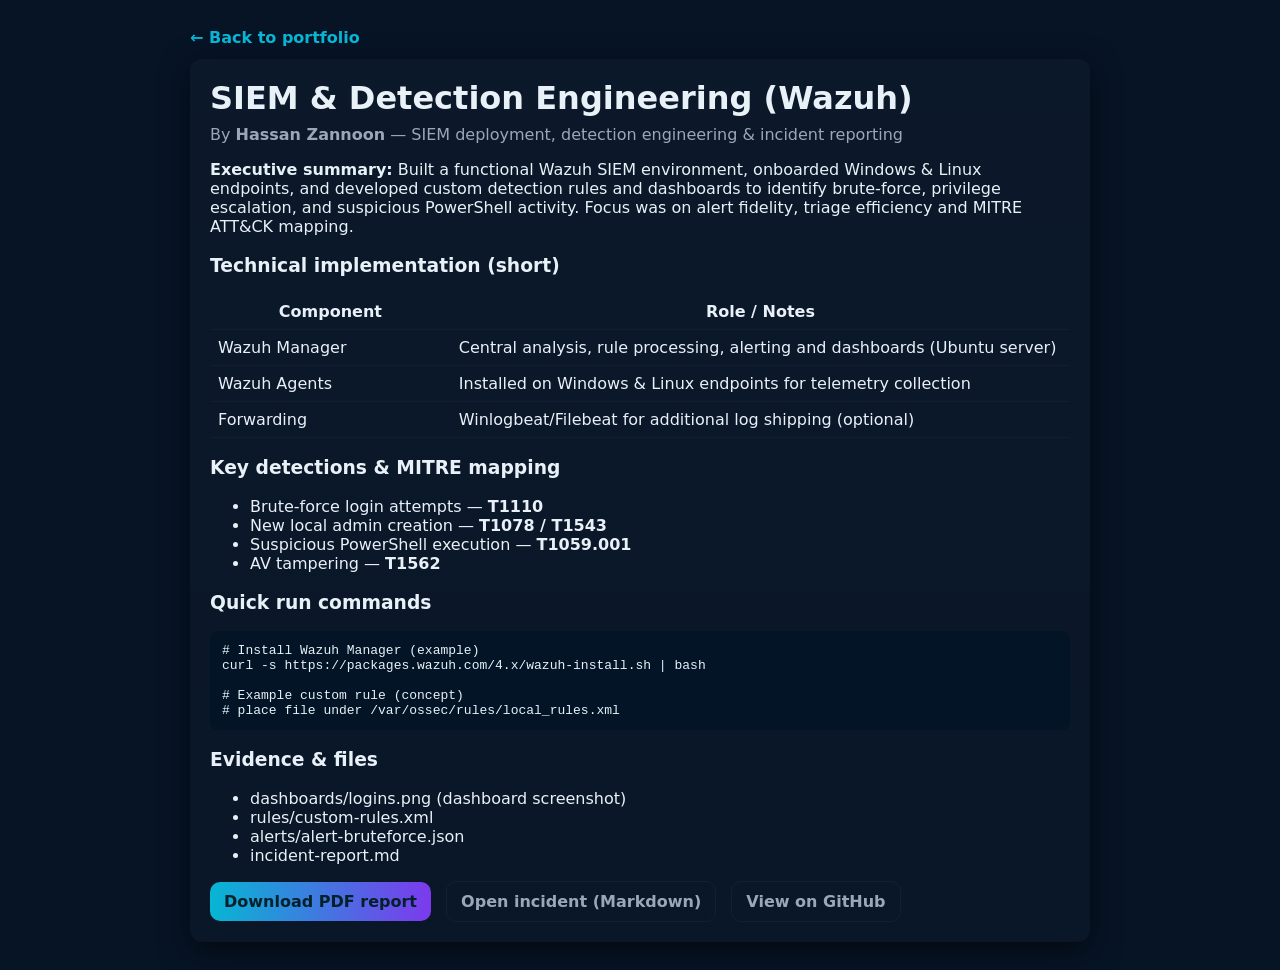
==== projects/siem-usecase/index.html @ 028e0b4b "Create index.html" ====
<!doctype html>
<html lang="en">
<head>
<meta charset="utf-8"/>
<meta name="viewport" content="width=device-width,initial-scale=1"/>
<title>SIEM Use Case — Hassan Zannoon</title>
<meta name="description" content="SIEM Use Case (Wazuh) — detection engineering, dashboards, incident report."/>
<style>
  :root{--bg:#071426;--panel:#0b1220;--accent:#06b6d4;--muted:#9aa8b6;--radius:12px;--maxw:900px}
  *{box-sizing:border-box}
  body{margin:0;font-family:system-ui,-apple-system,Segoe UI,Roboto,Arial;background:var(--bg);color:#e8f1f7;padding:28px}
  .wrap{max-width:var(--maxw);margin:auto}
  .panel{background:linear-gradient(180deg, rgba(255,255,255,0.02), rgba(255,255,255,0.01));padding:20px;border-radius:var(--radius);box-shadow:0 8px 30px rgba(0,0,0,0.6)}
  h1{margin:0 0 8px 0}
  .meta{color:var(--muted);margin-bottom:12px}
  a.btn{display:inline-block;margin-right:10px;padding:10px 14px;border-radius:10px;text-decoration:none;font-weight:700}
  .btn-primary{background:linear-gradient(90deg,var(--accent),#7c3aed);color:#02212a}
  .btn-ghost{background:transparent;color:var(--muted);border:1px solid rgba(255,255,255,0.04)}
  pre{background:#021426;padding:12px;border-radius:8px;overflow:auto}
  table{width:100%;border-collapse:collapse;margin:12px 0}
  td,th{padding:8px;border-bottom:1px solid rgba(255,255,255,0.03);vertical-align:top}
  .tags{display:flex;gap:8px;flex-wrap:wrap;margin-top:8px}
  .tag{background:rgba(255,255,255,0.03);padding:6px 9px;border-radius:999px;color:var(--muted);font-size:13px}
  .back{display:inline-block;margin-bottom:12px;color:var(--accent);text-decoration:none}
</style>
</head>
<body>
  <div class="wrap">
    <a class="back" href="/"><strong>← Back to portfolio</strong></a>
    <div class="panel">
      <h1>SIEM & Detection Engineering (Wazuh)</h1>
      <div class="meta">By <strong>Hassan Zannoon</strong> — SIEM deployment, detection engineering & incident reporting</div>

      <p><strong>Executive summary:</strong> Built a functional Wazuh SIEM environment, onboarded Windows & Linux endpoints, and developed custom detection rules and dashboards to identify brute-force, privilege escalation, and suspicious PowerShell activity. Focus was on alert fidelity, triage efficiency and MITRE ATT&CK mapping.</p>

      <h3>Technical implementation (short)</h3>
      <table>
        <tr><th style="width:28%">Component</th><th>Role / Notes</th></tr>
        <tr><td>Wazuh Manager</td><td>Central analysis, rule processing, alerting and dashboards (Ubuntu server)</td></tr>
        <tr><td>Wazuh Agents</td><td>Installed on Windows & Linux endpoints for telemetry collection</td></tr>
        <tr><td>Forwarding</td><td>Winlogbeat/Filebeat for additional log shipping (optional)</td></tr>
      </table>

      <h3>Key detections & MITRE mapping</h3>
      <ul>
        <li>Brute-force login attempts — <strong>T1110</strong></li>
        <li>New local admin creation — <strong>T1078 / T1543</strong></li>
        <li>Suspicious PowerShell execution — <strong>T1059.001</strong></li>
        <li>AV tampering — <strong>T1562</strong></li>
      </ul>

      <h3>Quick run commands</h3>
      <pre><code># Install Wazuh Manager (example)
curl -s https://packages.wazuh.com/4.x/wazuh-install.sh | bash

# Example custom rule (concept)
# place file under /var/ossec/rules/local_rules.xml
</code></pre>

      <h3>Evidence & files</h3>
      <ul>
        <li>dashboards/logins.png (dashboard screenshot)</li>
        <li>rules/custom-rules.xml</li>
        <li>alerts/alert-bruteforce.json</li>
        <li>incident-report.md</li>
      </ul>

      <div style="margin-top:14px">
        <!-- PDF report (SIEM) -->
        <a class="btn btn-primary" href="/projects/siem-usecase/siem-report.pdf" target="_blank" rel="noopener">Download PDF report</a>

        <!-- Markdown incident (GitHub view) -->
        <a class="btn btn-ghost" href="/projects/siem-usecase/incident-report.md" target="_blank" rel="noopener">Open incident (Markdown)</a>

        <!-- GitHub repo view -->
        <a class="btn btn-ghost" href="https://github.com/hassanzannoon-sudo/hassanzannoon.github.io/tree/main/projects/siem-usecase" target="_blank" rel="noopener">View on GitHub</a>
      </div>
    </div>
  </div>
</body>
</html>
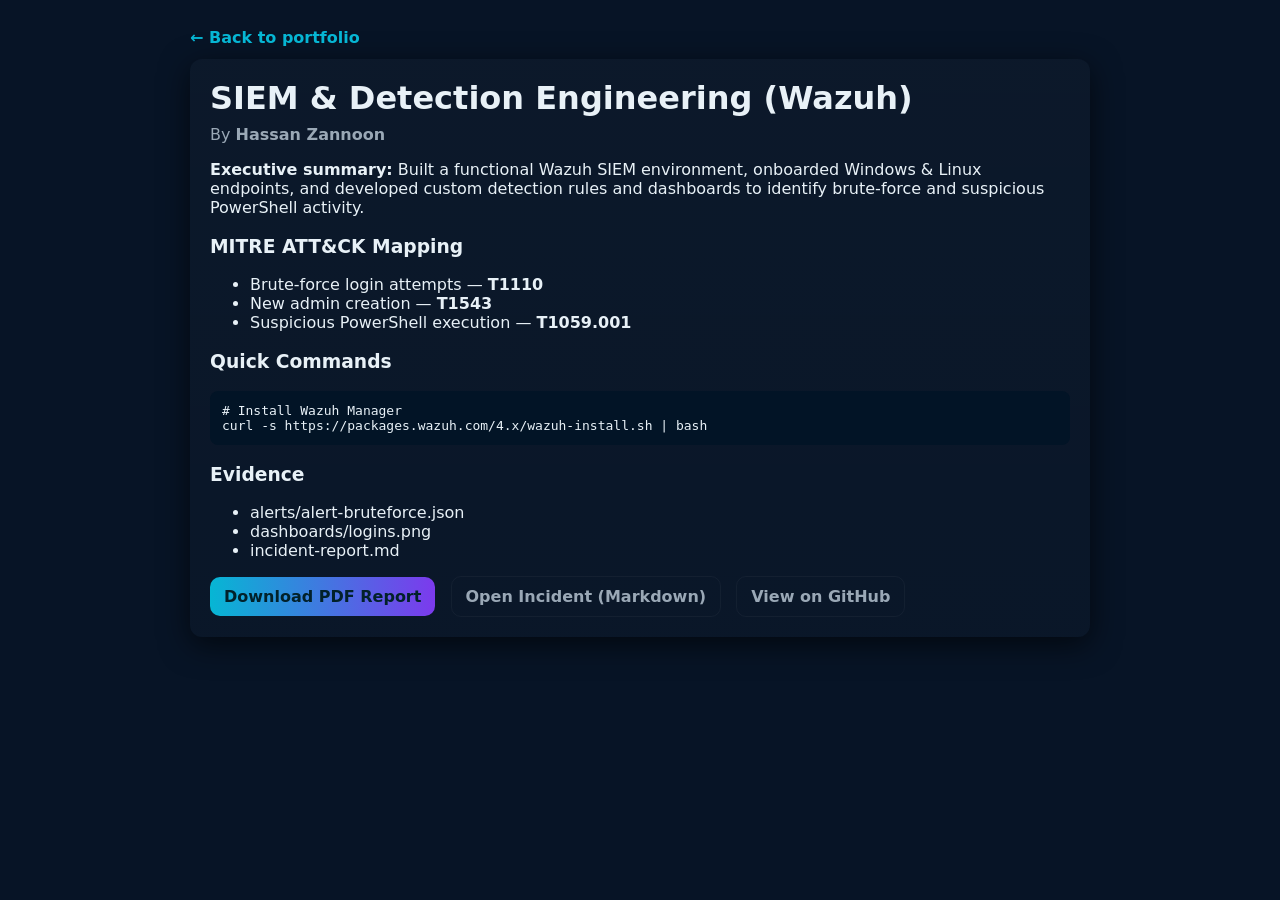
==== commit 50913d59: "Update index.html" ====
--- a/projects/siem-usecase/index.html
+++ b/projects/siem-usecase/index.html
@@ -19,63 +19,44 @@
   pre{background:#021426;padding:12px;border-radius:8px;overflow:auto}
   table{width:100%;border-collapse:collapse;margin:12px 0}
   td,th{padding:8px;border-bottom:1px solid rgba(255,255,255,0.03);vertical-align:top}
-  .tags{display:flex;gap:8px;flex-wrap:wrap;margin-top:8px}
-  .tag{background:rgba(255,255,255,0.03);padding:6px 9px;border-radius:999px;color:var(--muted);font-size:13px}
   .back{display:inline-block;margin-bottom:12px;color:var(--accent);text-decoration:none}
 </style>
 </head>
 <body>
-  <div class="wrap">
-    <a class="back" href="/"><strong>← Back to portfolio</strong></a>
-    <div class="panel">
-      <h1>SIEM & Detection Engineering (Wazuh)</h1>
-      <div class="meta">By <strong>Hassan Zannoon</strong> — SIEM deployment, detection engineering & incident reporting</div>
+<div class="wrap">
+  <a class="back" href="/"><strong>← Back to portfolio</strong></a>
+  <div class="panel">
+    <h1>SIEM & Detection Engineering (Wazuh)</h1>
+    <div class="meta">By <strong>Hassan Zannoon</strong></div>
 
-      <p><strong>Executive summary:</strong> Built a functional Wazuh SIEM environment, onboarded Windows & Linux endpoints, and developed custom detection rules and dashboards to identify brute-force, privilege escalation, and suspicious PowerShell activity. Focus was on alert fidelity, triage efficiency and MITRE ATT&CK mapping.</p>
+    <p><strong>Executive summary:</strong> Built a functional Wazuh SIEM environment, onboarded Windows & Linux endpoints, and developed custom detection rules and dashboards to identify brute-force and suspicious PowerShell activity.</p>
 
-      <h3>Technical implementation (short)</h3>
-      <table>
-        <tr><th style="width:28%">Component</th><th>Role / Notes</th></tr>
-        <tr><td>Wazuh Manager</td><td>Central analysis, rule processing, alerting and dashboards (Ubuntu server)</td></tr>
-        <tr><td>Wazuh Agents</td><td>Installed on Windows & Linux endpoints for telemetry collection</td></tr>
-        <tr><td>Forwarding</td><td>Winlogbeat/Filebeat for additional log shipping (optional)</td></tr>
-      </table>
+    <h3>MITRE ATT&CK Mapping</h3>
+    <ul>
+      <li>Brute-force login attempts — <strong>T1110</strong></li>
+      <li>New admin creation — <strong>T1543</strong></li>
+      <li>Suspicious PowerShell execution — <strong>T1059.001</strong></li>
+    </ul>
 
-      <h3>Key detections & MITRE mapping</h3>
-      <ul>
-        <li>Brute-force login attempts — <strong>T1110</strong></li>
-        <li>New local admin creation — <strong>T1078 / T1543</strong></li>
-        <li>Suspicious PowerShell execution — <strong>T1059.001</strong></li>
-        <li>AV tampering — <strong>T1562</strong></li>
-      </ul>
-
-      <h3>Quick run commands</h3>
-      <pre><code># Install Wazuh Manager (example)
+    <h3>Quick Commands</h3>
+    <pre><code># Install Wazuh Manager
 curl -s https://packages.wazuh.com/4.x/wazuh-install.sh | bash
-
-# Example custom rule (concept)
-# place file under /var/ossec/rules/local_rules.xml
 </code></pre>
 
-      <h3>Evidence & files</h3>
-      <ul>
-        <li>dashboards/logins.png (dashboard screenshot)</li>
-        <li>rules/custom-rules.xml</li>
-        <li>alerts/alert-bruteforce.json</li>
-        <li>incident-report.md</li>
-      </ul>
+    <h3>Evidence</h3>
+    <ul>
+      <li>alerts/alert-bruteforce.json</li>
+      <li>dashboards/logins.png</li>
+      <li>incident-report.md</li>
+    </ul>
 
-      <div style="margin-top:14px">
-        <!-- PDF report (SIEM) -->
-        <a class="btn btn-primary" href="/projects/siem-usecase/siem-report.pdf" target="_blank" rel="noopener">Download PDF report</a>
+    <div style="margin-top:14px">
+      <a class="btn btn-primary" href="/projects/siem-usecase/siem-report.pdf" target="_blank">Download PDF Report</a>
+      <a class="btn btn-ghost" href="/projects/siem-usecase/incident-report.md" target="_blank">Open Incident (Markdown)</a>
+      <a class="btn btn-ghost" href="https://github.com/hassanzannoon-sudo/hassanzannoon.github.io/tree/main/projects/siem-usecase" target="_blank">View on GitHub</a>
+    </div>
 
-        <!-- Markdown incident (GitHub view) -->
-        <a class="btn btn-ghost" href="/projects/siem-usecase/incident-report.md" target="_blank" rel="noopener">Open incident (Markdown)</a>
-
-        <!-- GitHub repo view -->
-        <a class="btn btn-ghost" href="https://github.com/hassanzannoon-sudo/hassanzannoon.github.io/tree/main/projects/siem-usecase" target="_blank" rel="noopener">View on GitHub</a>
-      </div>
-    </div>
   </div>
+</div>
 </body>
 </html>
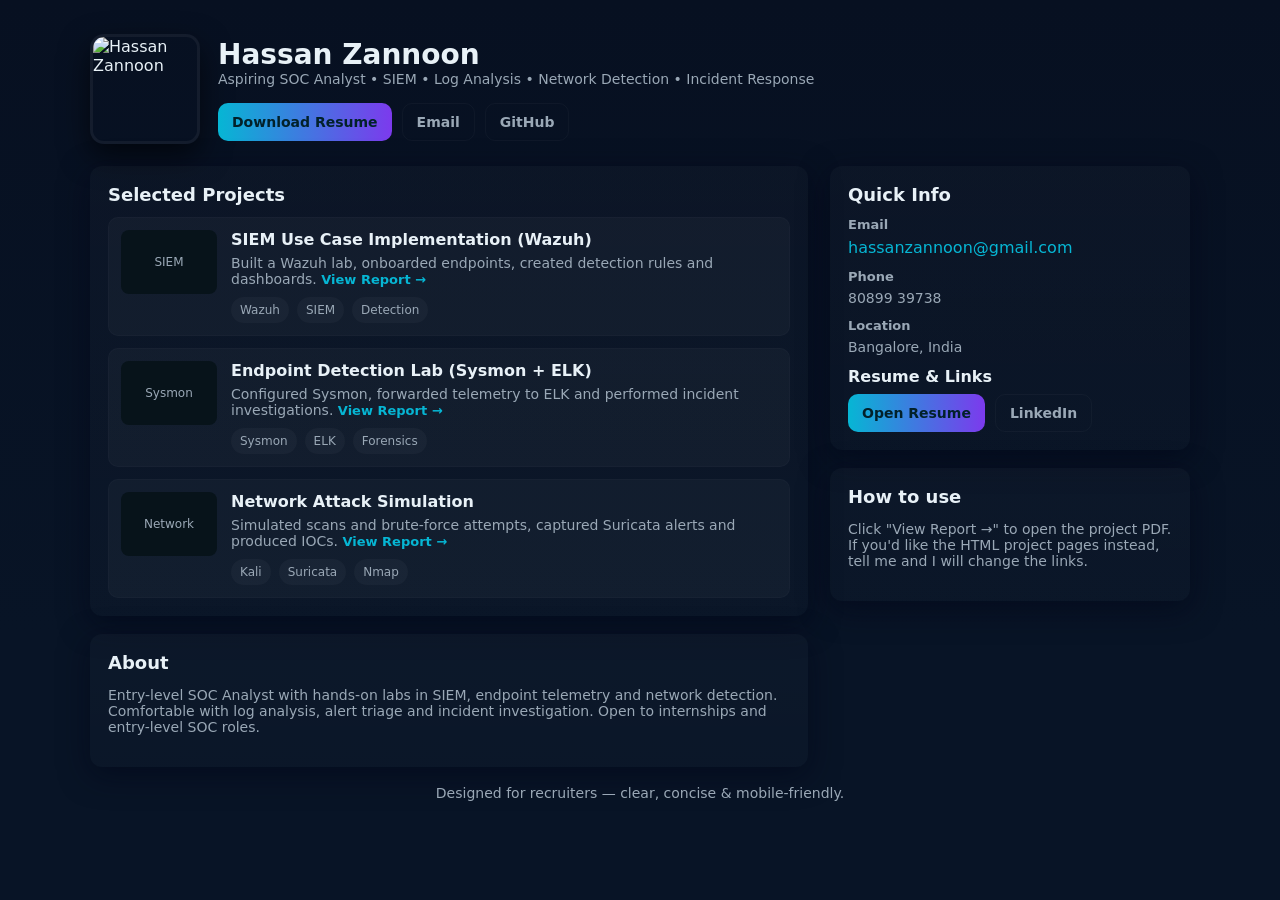
==== commit 1e72c934: "Update index.html" ====
--- a/projects/siem-usecase/index.html
+++ b/projects/siem-usecase/index.html
@@ -1,62 +1,180 @@
 <!doctype html>
 <html lang="en">
 <head>
-<meta charset="utf-8"/>
-<meta name="viewport" content="width=device-width,initial-scale=1"/>
-<title>SIEM Use Case — Hassan Zannoon</title>
-<meta name="description" content="SIEM Use Case (Wazuh) — detection engineering, dashboards, incident report."/>
-<style>
-  :root{--bg:#071426;--panel:#0b1220;--accent:#06b6d4;--muted:#9aa8b6;--radius:12px;--maxw:900px}
-  *{box-sizing:border-box}
-  body{margin:0;font-family:system-ui,-apple-system,Segoe UI,Roboto,Arial;background:var(--bg);color:#e8f1f7;padding:28px}
-  .wrap{max-width:var(--maxw);margin:auto}
-  .panel{background:linear-gradient(180deg, rgba(255,255,255,0.02), rgba(255,255,255,0.01));padding:20px;border-radius:var(--radius);box-shadow:0 8px 30px rgba(0,0,0,0.6)}
-  h1{margin:0 0 8px 0}
-  .meta{color:var(--muted);margin-bottom:12px}
-  a.btn{display:inline-block;margin-right:10px;padding:10px 14px;border-radius:10px;text-decoration:none;font-weight:700}
-  .btn-primary{background:linear-gradient(90deg,var(--accent),#7c3aed);color:#02212a}
-  .btn-ghost{background:transparent;color:var(--muted);border:1px solid rgba(255,255,255,0.04)}
-  pre{background:#021426;padding:12px;border-radius:8px;overflow:auto}
-  table{width:100%;border-collapse:collapse;margin:12px 0}
-  td,th{padding:8px;border-bottom:1px solid rgba(255,255,255,0.03);vertical-align:top}
-  .back{display:inline-block;margin-bottom:12px;color:var(--accent);text-decoration:none}
-</style>
+  <meta charset="utf-8" />
+  <meta name="viewport" content="width=device-width,initial-scale=1" />
+  <title>Hassan Zannoon — SOC Analyst (Fresher)</title>
+  <meta name="description" content="Hassan Zannoon — Entry-level SOC Analyst. Projects: SIEM use-cases, Sysmon endpoint detection, network attack simulation. Resume & contact." />
+  <meta name="theme-color" content="#0f1724"/>
+  <style>
+    :root{
+      --bg:#071426;
+      --panel:#0b1220;
+      --muted:#9aa8b6;
+      --accent:#06b6d4;
+      --glass: rgba(255,255,255,0.03);
+      --radius:12px;
+      --maxw:1100px;
+    }
+    *{box-sizing:border-box}
+    html,body{height:100%}
+    body{
+      margin:0;
+      font-family:system-ui,-apple-system,"Segoe UI",Roboto,Arial;
+      -webkit-font-smoothing:antialiased;
+      color:#e8f1f7;
+      background:linear-gradient(180deg,#071021 0%, #081426 70%);
+      padding:34px 18px;
+      display:flex;
+      justify-content:center;
+    }
+    .wrap{max-width:var(--maxw);width:100%}
+    header{display:flex;gap:18px;align-items:center;margin-bottom:22px}
+    .avatar{width:110px;height:110px;border-radius:14px;overflow:hidden;border:3px solid rgba(255,255,255,0.05);box-shadow:0 12px 30px rgba(0,0,0,0.6);flex:0 0 110px}
+    .avatar img{width:100%;height:100%;object-fit:cover;display:block}
+    .head{display:flex;flex-direction:column;gap:6px}
+    .name{font-weight:700;font-size:28px}
+    .subtitle{color:var(--muted);font-size:14px}
+    .actions{margin-top:10px;display:flex;gap:10px;flex-wrap:wrap}
+    .btn{display:inline-flex;align-items:center;gap:8px;padding:10px 14px;border-radius:10px;text-decoration:none;font-weight:700;font-size:14px}
+    .btn-primary{background:linear-gradient(90deg,var(--accent),#7c3aed);color:#02212a}
+    .btn-ghost{background:transparent;color:var(--muted);border:1px solid rgba(255,255,255,0.03)}
+    main{display:grid;grid-template-columns:1fr 360px;gap:22px}
+    .panel{background:linear-gradient(180deg, rgba(255,255,255,0.02), rgba(255,255,255,0.01));border-radius:var(--radius);padding:18px;box-shadow:0 8px 30px rgba(2,6,23,0.55)}
+    h2{margin:0 0 12px 0;font-size:18px}
+    .projects{display:grid;gap:12px}
+    .card{display:flex;gap:14px;align-items:flex-start;padding:12px;border-radius:10px;background:var(--glass);border:1px solid rgba(255,255,255,0.02)}
+    .card-thumb{width:96px;height:64px;border-radius:8px;background:#07131a;flex:0 0 96px;display:flex;align-items:center;justify-content:center;color:var(--muted);font-size:12px}
+    .card-body{flex:1}
+    .card-title{font-weight:700;margin:0 0 6px 0}
+    .card-desc{margin:0;color:var(--muted);font-size:14px}
+    .tags{margin-top:10px;display:flex;gap:8px;flex-wrap:wrap}
+    .tag{background:rgba(255,255,255,0.03);padding:6px 9px;border-radius:999px;font-size:12px;color:var(--muted)}
+    aside .meta-row{margin-bottom:12px}
+    aside .meta-row strong{display:block;color:var(--muted);font-size:13px;margin-bottom:6px}
+    .small{color:var(--muted);font-size:14px}
+    footer{margin-top:18px;color:var(--muted);font-size:13px;text-align:center}
+    @media(max-width:880px){
+      main{grid-template-columns:1fr}
+      aside{order:2}
+    }
+    .card:hover{transform:translateY(-4px);transition:transform .18s ease}
+    .link-row{margin-top:8px;font-size:13px;color:var(--muted)}
+    a[target="_blank"]{text-decoration:none}
+  </style>
 </head>
 <body>
-<div class="wrap">
-  <a class="back" href="/"><strong>← Back to portfolio</strong></a>
-  <div class="panel">
-    <h1>SIEM & Detection Engineering (Wazuh)</h1>
-    <div class="meta">By <strong>Hassan Zannoon</strong></div>
+  <div class="wrap">
+    <header>
+      <div class="avatar" aria-hidden="true">
+        <img src="avatar.jpg" alt="Hassan Zannoon">
+      </div>
+      <div class="head">
+        <div style="display:flex;align-items:center;gap:10px;flex-wrap:wrap">
+          <div>
+            <div class="name">Hassan Zannoon</div>
+            <div class="subtitle">Aspiring SOC Analyst • SIEM • Log Analysis • Network Detection • Incident Response</div>
+          </div>
+        </div>
 
-    <p><strong>Executive summary:</strong> Built a functional Wazuh SIEM environment, onboarded Windows & Linux endpoints, and developed custom detection rules and dashboards to identify brute-force and suspicious PowerShell activity.</p>
+        <div class="actions">
+          <a class="btn btn-primary" href="resume.pdf" target="_blank" rel="noopener">Download Resume</a>
+          <a class="btn btn-ghost" href="mailto:hassanzannoon@gmail.com">Email</a>
+          <a class="btn btn-ghost" href="https://github.com/hassanzannoon-sudo" target="_blank" rel="noopener">GitHub</a>
+        </div>
+      </div>
+    </header>
 
-    <h3>MITRE ATT&CK Mapping</h3>
-    <ul>
-      <li>Brute-force login attempts — <strong>T1110</strong></li>
-      <li>New admin creation — <strong>T1543</strong></li>
-      <li>Suspicious PowerShell execution — <strong>T1059.001</strong></li>
-    </ul>
+    <main>
+      <section>
+        <div class="panel">
+          <h2>Selected Projects</h2>
 
-    <h3>Quick Commands</h3>
-    <pre><code># Install Wazuh Manager
-curl -s https://packages.wazuh.com/4.x/wazuh-install.sh | bash
-</code></pre>
+          <div class="projects" style="margin-top:10px;">
 
-    <h3>Evidence</h3>
-    <ul>
-      <li>alerts/alert-bruteforce.json</li>
-      <li>dashboards/logins.png</li>
-      <li>incident-report.md</li>
-    </ul>
+            <article class="card">
+              <div class="card-thumb" aria-hidden="true">SIEM</div>
+              <div class="card-body">
+                <div class="card-title">SIEM Use Case Implementation (Wazuh)</div>
+                <p class="card-desc">Built a Wazuh lab, onboarded endpoints, created detection rules and dashboards.
+                  <span class="link-row">
+                    <a href="projects/siem-usecase/siem-report.pdf" target="_blank" rel="noopener" style="color:var(--accent);font-weight:700">View Report →</a>
+                  </span>
+                </p>
+                <div class="tags"><span class="tag">Wazuh</span><span class="tag">SIEM</span><span class="tag">Detection</span></div>
+              </div>
+            </article>
 
-    <div style="margin-top:14px">
-      <a class="btn btn-primary" href="/projects/siem-usecase/siem-report.pdf" target="_blank">Download PDF Report</a>
-      <a class="btn btn-ghost" href="/projects/siem-usecase/incident-report.md" target="_blank">Open Incident (Markdown)</a>
-      <a class="btn btn-ghost" href="https://github.com/hassanzannoon-sudo/hassanzannoon.github.io/tree/main/projects/siem-usecase" target="_blank">View on GitHub</a>
-    </div>
+            <article class="card">
+              <div class="card-thumb" aria-hidden="true">Sysmon</div>
+              <div class="card-body">
+                <div class="card-title">Endpoint Detection Lab (Sysmon + ELK)</div>
+                <p class="card-desc">Configured Sysmon, forwarded telemetry to ELK and performed incident investigations.
+                  <span class="link-row">
+                    <a href="projects/endpoint-detection/endpoint-report.pdf" target="_blank" rel="noopener" style="color:var(--accent);font-weight:700">View Report →</a>
+                  </span>
+                </p>
+                <div class="tags"><span class="tag">Sysmon</span><span class="tag">ELK</span><span class="tag">Forensics</span></div>
+              </div>
+            </article>
 
+            <article class="card">
+              <div class="card-thumb" aria-hidden="true">Network</div>
+              <div class="card-body">
+                <div class="card-title">Network Attack Simulation</div>
+                <p class="card-desc">Simulated scans and brute-force attempts, captured Suricata alerts and produced IOCs.
+                  <span class="link-row">
+                    <a href="projects/network-attack-sim/network-report.pdf" target="_blank" rel="noopener" style="color:var(--accent);font-weight:700">View Report →</a>
+                  </span>
+                </p>
+                <div class="tags"><span class="tag">Kali</span><span class="tag">Suricata</span><span class="tag">Nmap</span></div>
+              </div>
+            </article>
+
+          </div>
+        </div>
+
+        <div class="panel" style="margin-top:18px">
+          <h2>About</h2>
+          <p class="small">Entry-level SOC Analyst with hands-on labs in SIEM, endpoint telemetry and network detection. Comfortable with log analysis, alert triage and incident investigation. Open to internships and entry-level SOC roles.</p>
+        </div>
+      </section>
+
+      <aside>
+        <div class="panel">
+          <h2>Quick Info</h2>
+          <div class="meta-row">
+            <strong>Email</strong>
+            <div><a style="color:var(--accent);text-decoration:none" href="mailto:hassanzannoon@gmail.com">hassanzannoon@gmail.com</a></div>
+          </div>
+          <div class="meta-row">
+            <strong>Phone</strong>
+            <div class="small">80899 39738</div>
+          </div>
+          <div class="meta-row">
+            <strong>Location</strong>
+            <div class="small">Bangalore, India</div>
+          </div>
+
+          <div style="margin-top:12px">
+            <h3 style="margin:0 0 8px 0;font-size:16px">Resume & Links</h3>
+            <div style="display:flex;gap:10px;flex-wrap:wrap">
+              <a class="btn btn-primary" href="resume.pdf" target="_blank" rel="noopener">Open Resume</a>
+              <a class="btn btn-ghost" href="https://linkedin.com/in/hassanzannoon" target="_blank" rel="noopener">LinkedIn</a>
+            </div>
+          </div>
+        </div>
+
+        <div class="panel" style="margin-top:18px">
+          <h2>How to use</h2>
+          <p class="small">Click "View Report →" to open the project PDF. If you'd like the HTML project pages instead, tell me and I will change the links.</p>
+        </div>
+      </aside>
+    </main>
+
+    <footer>
+      <p class="small">Designed for recruiters — clear, concise & mobile-friendly.</p>
+    </footer>
   </div>
-</div>
 </body>
 </html>
